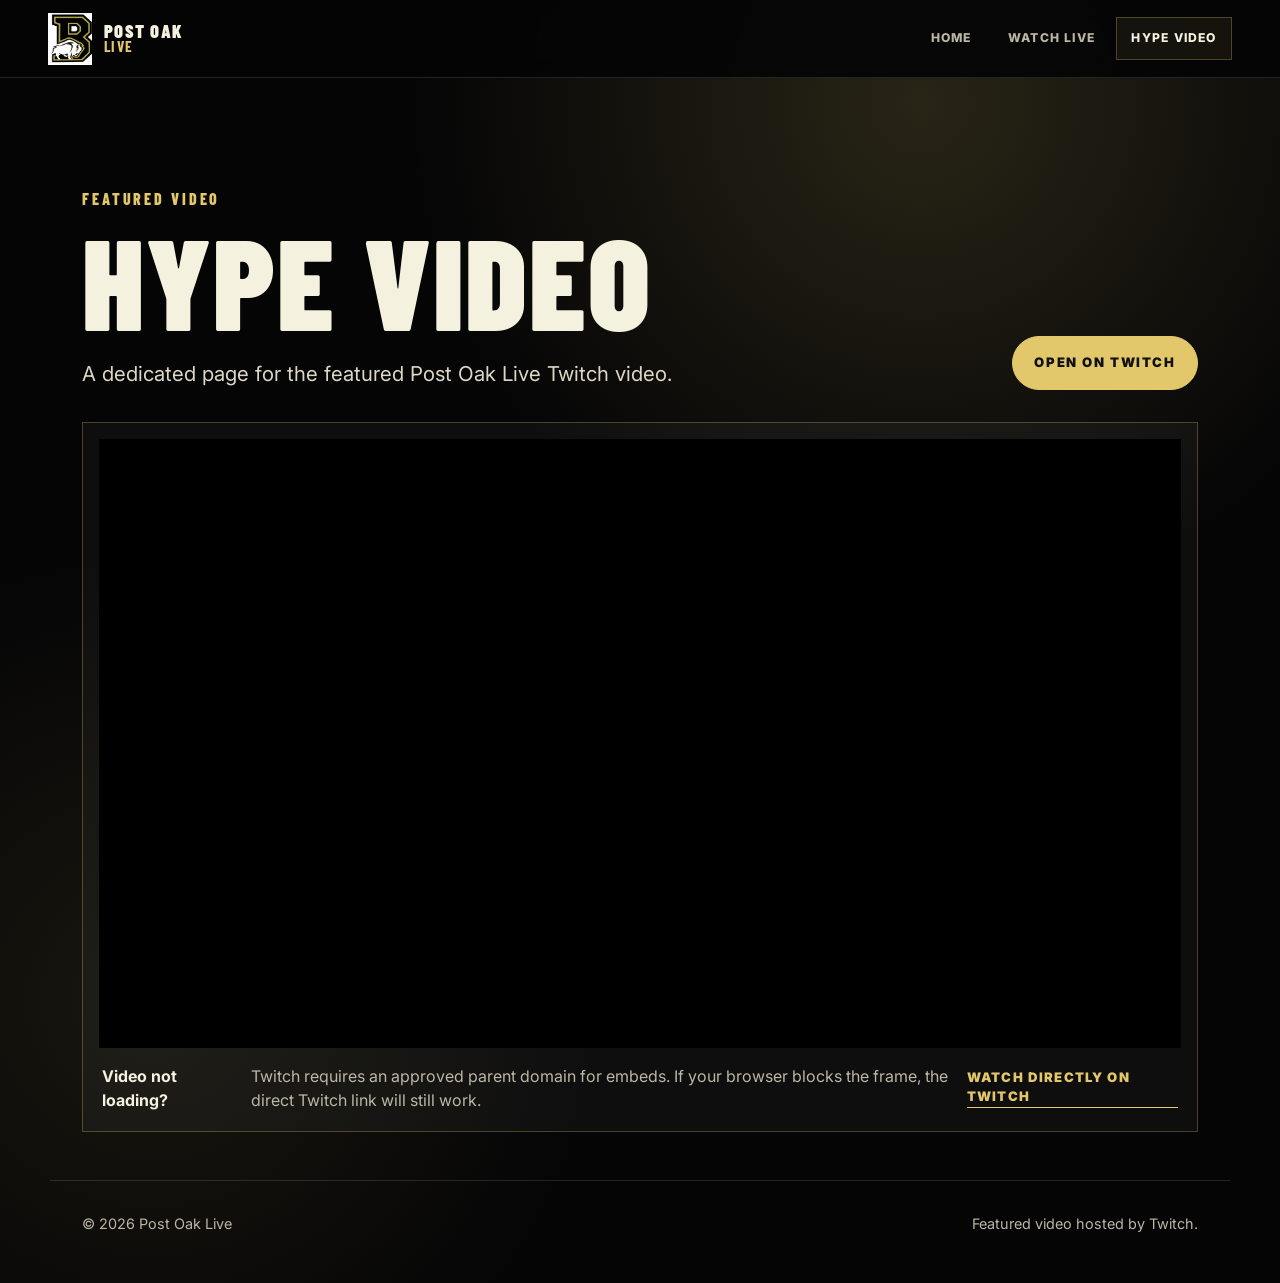
==== hype.html @ a4e12e4e "Build Post Oak Live website" ====
<!doctype html>
<html lang="en">
<head>
  <meta charset="utf-8" />
  <meta name="viewport" content="width=device-width, initial-scale=1" />
  <title>Hype Video | Post Oak Live</title>
  <meta name="description" content="Watch the featured Post Oak Live hype video." />
  <link rel="icon" href="logo.png" />
  <link rel="preconnect" href="https://fonts.googleapis.com">
  <link rel="preconnect" href="https://fonts.gstatic.com" crossorigin>
  <link href="https://fonts.googleapis.com/css2?family=Barlow+Condensed:wght@500;600;700;800;900&family=Inter:wght@400;500;600;700;800&display=swap" rel="stylesheet">
  <link rel="stylesheet" href="styles.css" />
</head>
<body>
  <a class="skip-link" href="#main">Skip to content</a>
  <header class="site-header solid">
    <a class="brand" href="index.html" aria-label="Post Oak Live home">
      <img src="logo.png" alt="Post Oak Buffaloes logo" />
      <span><strong>Post Oak</strong><em>Live</em></span>
    </a>
    <nav aria-label="Primary navigation">
      <a class="nav-link" href="index.html">Home</a>
      <a class="nav-link" href="live.html">Watch Live</a>
      <a class="nav-link active" href="hype.html">Hype Video</a>
    </nav>
  </header>

  <main id="main" class="watch-page">
    <section class="watch-hero">
      <div>
        <p class="eyebrow">Featured video</p>
        <h1>Hype Video</h1>
        <p class="lede">A dedicated page for the featured Post Oak Live Twitch video.</p>
      </div>
      <a class="btn btn-primary" href="https://www.twitch.tv/videos/2815794470" target="_blank" rel="noopener noreferrer">Open on Twitch</a>
    </section>

    <section class="media-shell" aria-label="Twitch hype video player">
      <div class="media-frame">
        <iframe
          title="Post Oak Live hype video"
          src="https://player.twitch.tv/?video=2815794470&parent=postoaklive.com&parent=www.postoaklive.com&parent=buffaloslive.com&parent=www.buffaloslive.com"
          allowfullscreen
          allow="autoplay; fullscreen; picture-in-picture"
          loading="lazy"></iframe>
      </div>
      <div class="media-fallback">
        <strong>Video not loading?</strong>
        <p>Twitch requires an approved parent domain for embeds. If your browser blocks the frame, the direct Twitch link will still work.</p>
        <a class="text-link" href="https://www.twitch.tv/videos/2815794470" target="_blank" rel="noopener noreferrer">Watch directly on Twitch</a>
      </div>
    </section>
  </main>

  <footer class="site-footer">
    <span>© <span id="year"></span> Post Oak Live</span>
    <span>Featured video hosted by Twitch.</span>
  </footer>
  <script src="site.js"></script>
</body>
</html>
---- styles.css ----
:root {
  --black: #050506;
  --ink: #f5f1df;
  --muted: #bcb6a4;
  --gold: #c8b35f;
  --gold-strong: #e3c86b;
  --gold-dark: #7f7137;
  --panel: rgba(16, 16, 16, 0.78);
  --panel-solid: #10100f;
  --line: rgba(227, 200, 107, 0.28);
  --white-line: rgba(255, 255, 255, 0.12);
  --max: 1180px;
  --header: 78px;
}

* { box-sizing: border-box; }
html { scroll-behavior: smooth; }
body {
  margin: 0;
  min-height: 100vh;
  background:
    radial-gradient(circle at 72% 8%, rgba(200, 179, 95, 0.18), transparent 32rem),
    radial-gradient(circle at 12% 78%, rgba(200, 179, 95, 0.10), transparent 28rem),
    var(--black);
  color: var(--ink);
  font-family: Inter, system-ui, -apple-system, BlinkMacSystemFont, "Segoe UI", sans-serif;
  line-height: 1.5;
}
a { color: inherit; }
.skip-link {
  position: fixed;
  left: 1rem;
  top: 1rem;
  transform: translateY(-140%);
  z-index: 20;
  padding: .7rem 1rem;
  border: 1px solid var(--gold);
  background: var(--black);
  color: var(--ink);
}
.skip-link:focus { transform: translateY(0); }
.site-header {
  position: fixed;
  inset: 0 0 auto;
  z-index: 10;
  height: var(--header);
  display: flex;
  align-items: center;
  justify-content: space-between;
  gap: 1rem;
  padding: 0 clamp(1rem, 4vw, 3rem);
  background: linear-gradient(180deg, rgba(5, 5, 6, 0.82), rgba(5, 5, 6, 0.28), transparent);
  border-bottom: 1px solid transparent;
  backdrop-filter: blur(10px);
}
.site-header.solid, .site-header.is-scrolled {
  background: rgba(5, 5, 6, 0.92);
  border-bottom-color: var(--white-line);
}
.brand {
  display: inline-flex;
  align-items: center;
  gap: .75rem;
  text-decoration: none;
  min-width: max-content;
}
.brand img { width: 44px; height: 52px; object-fit: contain; }
.brand span {
  display: grid;
  line-height: .9;
  text-transform: uppercase;
  letter-spacing: .08em;
  font-family: "Barlow Condensed", Inter, sans-serif;
}
.brand strong { font-size: 1.15rem; font-weight: 900; }
.brand em { color: var(--gold-strong); font-style: normal; font-weight: 700; font-size: .95rem; }
nav { display: flex; align-items: center; gap: .35rem; }
.nav-link {
  text-decoration: none;
  text-transform: uppercase;
  letter-spacing: .1em;
  font-size: .76rem;
  font-weight: 800;
  color: var(--muted);
  padding: .7rem .9rem;
  border: 1px solid transparent;
}
.nav-link:hover, .nav-link:focus-visible, .nav-link.active {
  color: var(--ink);
  border-color: var(--line);
  background: rgba(200, 179, 95, 0.08);
}
.scene {
  position: relative;
  overflow: hidden;
  min-height: 100svh;
  padding: calc(var(--header) + 4rem) clamp(1.2rem, 5vw, 5rem) 4rem;
}
.hero {
  display: grid;
  grid-template-columns: minmax(0, 1fr) minmax(280px, 390px);
  align-items: end;
  gap: clamp(2rem, 5vw, 5rem);
  background:
    linear-gradient(90deg, rgba(5,5,6,.98), rgba(5,5,6,.72) 48%, rgba(5,5,6,.42)),
    radial-gradient(circle at 76% 42%, rgba(227, 200, 107, .22), transparent 22rem),
    linear-gradient(135deg, #050506, #14120b 58%, #050506);
}
.field-lines {
  position: absolute;
  inset: 0;
  opacity: .32;
  background:
    linear-gradient(115deg, transparent 0 47%, rgba(227,200,107,.35) 47.2% 47.45%, transparent 47.7%),
    linear-gradient(65deg, transparent 0 56%, rgba(227,200,107,.23) 56.2% 56.45%, transparent 56.7%),
    repeating-linear-gradient(90deg, transparent 0 110px, rgba(255,255,255,.035) 111px 112px);
  transform: skewY(-5deg) scale(1.1);
}
.hero-copy, .hero-card, .scorebug { position: relative; z-index: 1; }
.eyebrow {
  margin: 0 0 .85rem;
  color: var(--gold-strong);
  font-family: "Barlow Condensed", Inter, sans-serif;
  text-transform: uppercase;
  letter-spacing: .18em;
  font-weight: 800;
  font-size: clamp(.84rem, 2vw, 1rem);
}
h1, h2, h3 {
  margin: 0;
  font-family: "Barlow Condensed", Inter, sans-serif;
  text-transform: uppercase;
  line-height: .88;
  letter-spacing: .015em;
}
h1 { max-width: 900px; font-size: clamp(4.4rem, 12vw, 10.5rem); font-weight: 900; }
h2 { font-size: clamp(3rem, 7vw, 6rem); font-weight: 900; }
h3 { font-size: clamp(2.25rem, 5vw, 4.4rem); font-weight: 900; }
.lede {
  max-width: 660px;
  margin: 1.4rem 0 0;
  color: #ddd8c6;
  font-size: clamp(1rem, 2vw, 1.28rem);
}
.hero-actions { display: flex; flex-wrap: wrap; gap: 1rem; margin-top: 2rem; }
.btn {
  display: inline-flex;
  align-items: center;
  justify-content: center;
  min-height: 54px;
  padding: 1rem 1.35rem;
  border-radius: 999px;
  border: 1px solid var(--line);
  text-decoration: none;
  text-transform: uppercase;
  letter-spacing: .12em;
  font-size: .82rem;
  font-weight: 900;
  transition: transform .18s ease, border-color .18s ease, background .18s ease;
}
.btn:hover, .btn:focus-visible { transform: translateY(-2px); border-color: var(--gold-strong); }
.btn-primary { background: var(--gold-strong); color: #111; border-color: var(--gold-strong); }
.btn-secondary { background: rgba(255,255,255,.04); color: var(--ink); }
.scorebug {
  position: absolute;
  top: calc(var(--header) + 2rem);
  right: clamp(1.2rem, 5vw, 5rem);
  display: flex;
  align-items: center;
  gap: .7rem;
  padding: .6rem .8rem;
  border: 1px solid var(--line);
  background: rgba(0,0,0,.45);
  font-size: .72rem;
  letter-spacing: .14em;
  text-transform: uppercase;
  color: var(--muted);
}
.scorebug strong { color: var(--gold-strong); }
.hero-card {
  border: 1px solid var(--line);
  background: linear-gradient(180deg, rgba(17,17,15,.86), rgba(7,7,7,.72));
  padding: 1.4rem;
  display: grid;
  grid-template-columns: 78px 1fr;
  gap: 1rem;
  box-shadow: 0 24px 80px rgba(0,0,0,.34);
}
.hero-card img { width: 78px; height: 92px; object-fit: contain; }
.label, .panel-kicker {
  color: var(--gold-strong);
  text-transform: uppercase;
  letter-spacing: .14em;
  font-size: .72rem;
  font-weight: 900;
}
.hero-card strong { display: block; margin: .35rem 0; font-size: 1.1rem; }
.hero-card p { margin: 0; color: var(--muted); font-size: .94rem; }
.section { max-width: var(--max); margin: 0 auto; padding: clamp(4rem, 8vw, 7rem) clamp(1.2rem, 4vw, 2rem); }
.broadcast-grid { display: grid; grid-template-columns: 1fr 1fr; gap: 1rem; }
.section-heading { grid-column: 1 / -1; max-width: 760px; margin-bottom: 1rem; }
.feature-panel {
  min-height: 360px;
  display: flex;
  flex-direction: column;
  justify-content: flex-end;
  gap: .8rem;
  padding: clamp(1.3rem, 3vw, 2rem);
  border: 1px solid var(--line);
  background: linear-gradient(180deg, rgba(255,255,255,.05), rgba(5,5,6,.88)), var(--panel-solid);
  position: relative;
  overflow: hidden;
}
.feature-panel::before {
  content: "";
  position: absolute;
  inset: -30% -20% auto auto;
  width: 18rem;
  height: 18rem;
  border: 1px solid rgba(227,200,107,.28);
  border-radius: 50%;
}
.feature-panel > * { position: relative; z-index: 1; }
.feature-panel p { margin: 0; color: var(--muted); max-width: 34rem; }
.text-link {
  width: fit-content;
  color: var(--gold-strong);
  font-weight: 900;
  text-transform: uppercase;
  letter-spacing: .1em;
  font-size: .82rem;
  text-decoration: none;
  border-bottom: 1px solid currentColor;
}
.identity-strip { padding-top: 0; }
.identity-strip div {
  border-top: 1px solid var(--line);
  border-bottom: 1px solid var(--line);
  display: grid;
  grid-template-columns: repeat(4, 1fr);
}
.identity-strip span {
  padding: 1.2rem .9rem;
  text-align: center;
  color: var(--muted);
  text-transform: uppercase;
  letter-spacing: .12em;
  font-size: .78rem;
  font-weight: 900;
}
.identity-strip span + span { border-left: 1px solid var(--line); }
.watch-page { padding: calc(var(--header) + 2rem) clamp(1rem, 4vw, 2rem) 3rem; max-width: var(--max); margin: 0 auto; }
.watch-hero {
  display: flex;
  align-items: end;
  justify-content: space-between;
  gap: 1.5rem;
  padding: clamp(2rem, 6vw, 5rem) 0 2rem;
}
.watch-hero h1 { font-size: clamp(4rem, 10vw, 8rem); }
.media-shell { border: 1px solid var(--line); background: rgba(255,255,255,.035); padding: clamp(.7rem, 2vw, 1rem); }
.media-frame { position: relative; aspect-ratio: 16 / 9; background: #000; overflow: hidden; }
.media-frame iframe { position: absolute; inset: 0; width: 100%; height: 100%; border: 0; }
.media-fallback {
  display: flex;
  align-items: center;
  justify-content: space-between;
  gap: 1rem;
  padding: 1rem .2rem .2rem;
  color: var(--muted);
}
.media-fallback strong { color: var(--ink); }
.media-fallback p { margin: 0; max-width: 700px; }
.site-footer {
  max-width: var(--max);
  margin: 0 auto;
  padding: 2rem clamp(1.2rem, 4vw, 2rem) 3rem;
  display: flex;
  justify-content: space-between;
  gap: 1rem;
  color: var(--muted);
  border-top: 1px solid var(--white-line);
  font-size: .9rem;
}
@media (max-width: 820px) {
  :root { --header: 68px; }
  .site-header { padding-inline: 1rem; }
  .brand img { width: 36px; height: 44px; }
  .brand strong { font-size: .98rem; }
  .brand em { font-size: .82rem; }
  nav { gap: 0; }
  .nav-link { font-size: .66rem; padding: .55rem .45rem; letter-spacing: .07em; }
  .hero { grid-template-columns: 1fr; align-items: end; padding-top: calc(var(--header) + 4rem); }
  .scorebug { left: 1.2rem; right: auto; top: calc(var(--header) + 1rem); }
  h1 { font-size: clamp(4rem, 18vw, 6.3rem); }
  .hero-card { grid-template-columns: 56px 1fr; }
  .hero-card img { width: 56px; height: 68px; }
  .broadcast-grid { grid-template-columns: 1fr; }
  .feature-panel { min-height: 280px; }
  .identity-strip div { grid-template-columns: 1fr 1fr; }
  .identity-strip span:nth-child(3) { border-left: 0; border-top: 1px solid var(--line); }
  .identity-strip span:nth-child(4) { border-top: 1px solid var(--line); }
  .watch-hero, .media-fallback, .site-footer { flex-direction: column; align-items: flex-start; }
  .watch-hero .btn { width: 100%; }
}
@media (prefers-reduced-motion: reduce) {
  *, *::before, *::after { scroll-behavior: auto !important; transition: none !important; }
}
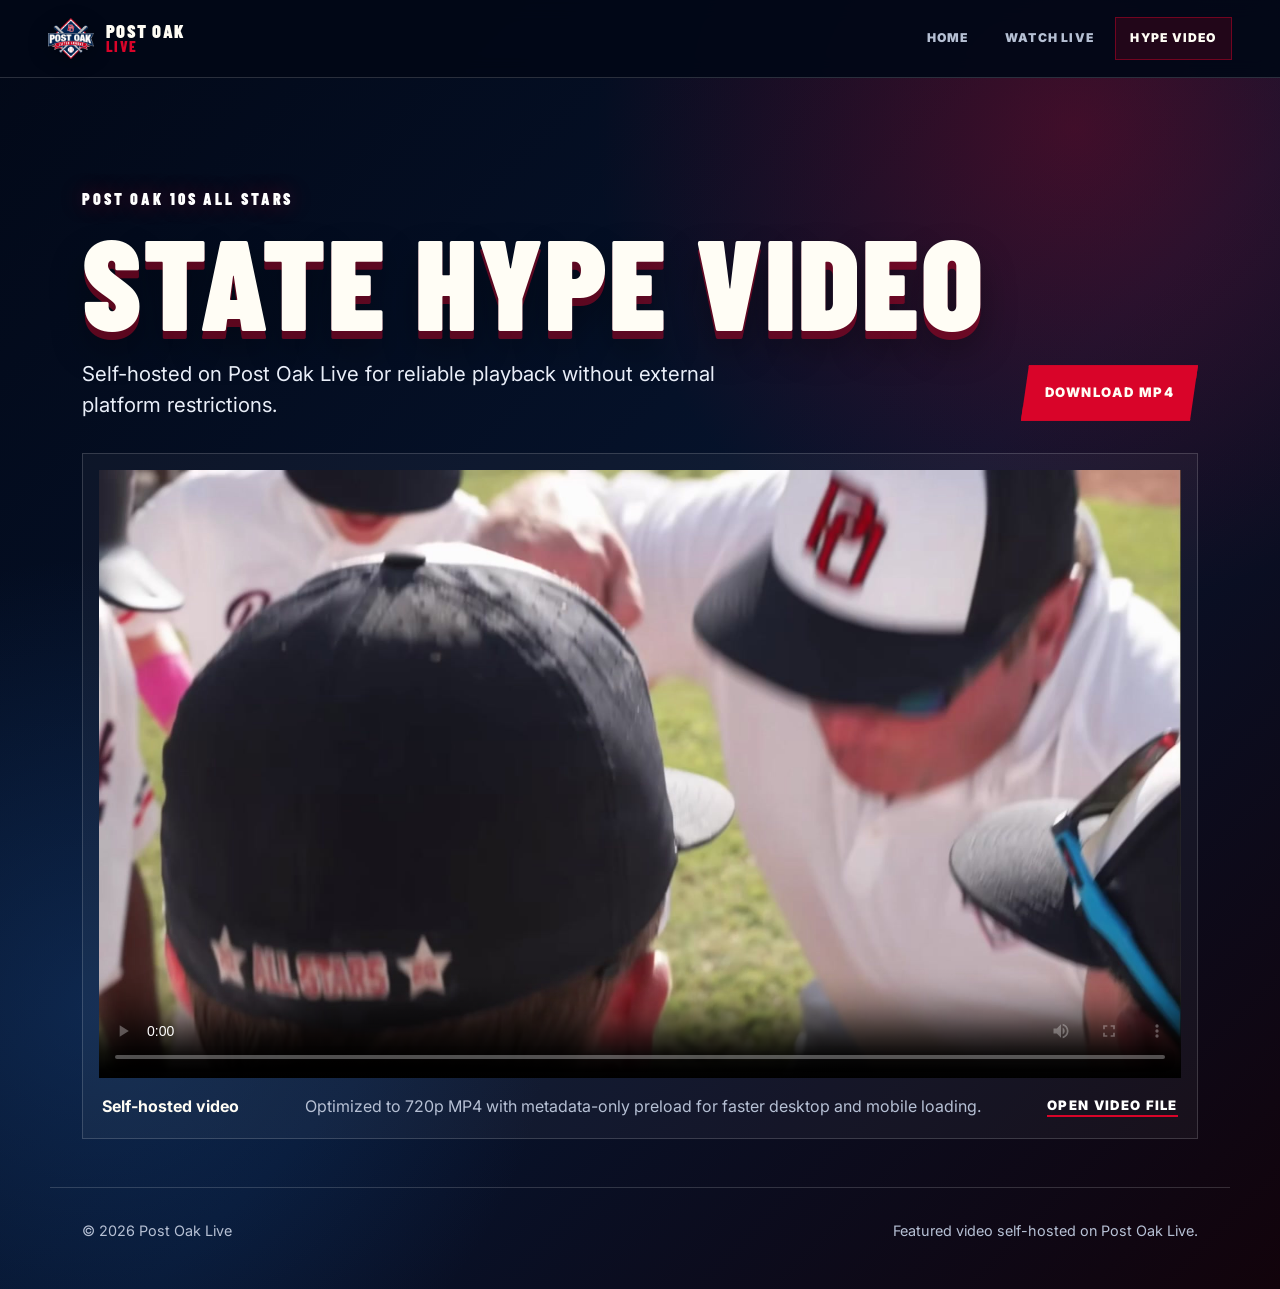
==== commit 92cac2a9: "Revise Post Oak branding and self-host hype video" ====
--- a/hype.html
+++ b/hype.html
@@ -3,9 +3,9 @@
 <head>
   <meta charset="utf-8" />
   <meta name="viewport" content="width=device-width, initial-scale=1" />
-  <title>Hype Video | Post Oak Live</title>
-  <meta name="description" content="Watch the featured Post Oak Live hype video." />
-  <link rel="icon" href="logo.png" />
+  <title>State Hype Video | Post Oak Live</title>
+  <meta name="description" content="Watch the Post Oak 10s All Stars state tournament hype video directly on Post Oak Live." />
+  <link rel="icon" href="assets/brand/post-oak-logo-512.png" />
   <link rel="preconnect" href="https://fonts.googleapis.com">
   <link rel="preconnect" href="https://fonts.gstatic.com" crossorigin>
   <link href="https://fonts.googleapis.com/css2?family=Barlow+Condensed:wght@500;600;700;800;900&family=Inter:wght@400;500;600;700;800&display=swap" rel="stylesheet">
@@ -15,7 +15,7 @@
   <a class="skip-link" href="#main">Skip to content</a>
   <header class="site-header solid">
     <a class="brand" href="index.html" aria-label="Post Oak Live home">
-      <img src="logo.png" alt="Post Oak Buffaloes logo" />
+      <img src="assets/brand/post-oak-logo-512.png" alt="Post Oak Little League logo" />
       <span><strong>Post Oak</strong><em>Live</em></span>
     </a>
     <nav aria-label="Primary navigation">
@@ -28,33 +28,36 @@
   <main id="main" class="watch-page">
     <section class="watch-hero">
       <div>
-        <p class="eyebrow">Featured video</p>
-        <h1>Hype Video</h1>
-        <p class="lede">A dedicated page for the featured Post Oak Live Twitch video.</p>
+        <p class="eyebrow">Post Oak 10s All Stars</p>
+        <h1>State Hype Video</h1>
+        <p class="lede">Self-hosted on Post Oak Live for reliable playback without external platform restrictions.</p>
       </div>
-      <a class="btn btn-primary" href="https://www.twitch.tv/videos/2815794470" target="_blank" rel="noopener noreferrer">Open on Twitch</a>
+      <a class="btn btn-primary" href="assets/video/post-oak-10s-hype.mp4" download>Download MP4</a>
     </section>
 
-    <section class="media-shell" aria-label="Twitch hype video player">
+    <section class="media-shell" aria-label="Post Oak 10s All Stars hype video player">
       <div class="media-frame">
-        <iframe
-          title="Post Oak Live hype video"
-          src="https://player.twitch.tv/?video=2815794470&parent=postoaklive.com&parent=www.postoaklive.com&parent=buffaloslive.com&parent=www.buffaloslive.com"
-          allowfullscreen
-          allow="autoplay; fullscreen; picture-in-picture"
-          loading="lazy"></iframe>
+        <video
+          controls
+          preload="metadata"
+          playsinline
+          poster="assets/video/hype-poster.jpg"
+          aria-label="Post Oak 10s All Stars state tournament hype video">
+          <source src="assets/video/post-oak-10s-hype.mp4?v=297ddc4" type="video/mp4" />
+          Your browser does not support HTML5 video. <a href="assets/video/post-oak-10s-hype.mp4">Download the video</a> instead.
+        </video>
       </div>
       <div class="media-fallback">
-        <strong>Video not loading?</strong>
-        <p>Twitch requires an approved parent domain for embeds. If your browser blocks the frame, the direct Twitch link will still work.</p>
-        <a class="text-link" href="https://www.twitch.tv/videos/2815794470" target="_blank" rel="noopener noreferrer">Watch directly on Twitch</a>
+        <strong>Self-hosted video</strong>
+        <p>Optimized to 720p MP4 with metadata-only preload for faster desktop and mobile loading.</p>
+        <a class="text-link" href="assets/video/post-oak-10s-hype.mp4">Open video file</a>
       </div>
     </section>
   </main>
 
   <footer class="site-footer">
     <span>© <span id="year"></span> Post Oak Live</span>
-    <span>Featured video hosted by Twitch.</span>
+    <span>Featured video self-hosted on Post Oak Live.</span>
   </footer>
   <script src="site.js"></script>
 </body>
--- a/styles.css
+++ b/styles.css
@@ -1,291 +1,112 @@
 :root {
-  --black: #050506;
-  --ink: #f5f1df;
-  --muted: #bcb6a4;
-  --gold: #c8b35f;
-  --gold-strong: #e3c86b;
-  --gold-dark: #7f7137;
-  --panel: rgba(16, 16, 16, 0.78);
-  --panel-solid: #10100f;
-  --line: rgba(227, 200, 107, 0.28);
-  --white-line: rgba(255, 255, 255, 0.12);
+  --navy: #061b3d;
+  --navy-deep: #020817;
+  --navy-ink: #0a2b5d;
+  --red: #d90429;
+  --red-deep: #8b0018;
+  --white: #fffdf5;
+  --ice: #e9eef8;
+  --muted: #b6c0d4;
+  --silver: #aeb6c3;
+  --panel: rgba(5, 18, 42, 0.86);
+  --line: rgba(255, 255, 255, 0.16);
+  --red-line: rgba(217, 4, 41, 0.44);
   --max: 1180px;
   --header: 78px;
 }
-
 * { box-sizing: border-box; }
 html { scroll-behavior: smooth; }
 body {
   margin: 0;
   min-height: 100vh;
   background:
-    radial-gradient(circle at 72% 8%, rgba(200, 179, 95, 0.18), transparent 32rem),
-    radial-gradient(circle at 12% 78%, rgba(200, 179, 95, 0.10), transparent 28rem),
-    var(--black);
-  color: var(--ink);
+    radial-gradient(circle at 84% 10%, rgba(217, 4, 41, .28), transparent 30rem),
+    radial-gradient(circle at 8% 78%, rgba(31, 83, 151, .34), transparent 28rem),
+    linear-gradient(135deg, var(--navy-deep), #06142e 56%, #12030b);
+  color: var(--white);
   font-family: Inter, system-ui, -apple-system, BlinkMacSystemFont, "Segoe UI", sans-serif;
   line-height: 1.5;
 }
 a { color: inherit; }
 .skip-link {
-  position: fixed;
-  left: 1rem;
-  top: 1rem;
-  transform: translateY(-140%);
-  z-index: 20;
-  padding: .7rem 1rem;
-  border: 1px solid var(--gold);
-  background: var(--black);
-  color: var(--ink);
+  position: fixed; left: 1rem; top: 1rem; transform: translateY(-140%); z-index: 20;
+  padding: .7rem 1rem; border: 1px solid var(--red); background: var(--navy-deep); color: var(--white);
 }
 .skip-link:focus { transform: translateY(0); }
 .site-header {
-  position: fixed;
-  inset: 0 0 auto;
-  z-index: 10;
-  height: var(--header);
-  display: flex;
-  align-items: center;
-  justify-content: space-between;
-  gap: 1rem;
+  position: fixed; inset: 0 0 auto; z-index: 10; height: var(--header);
+  display: flex; align-items: center; justify-content: space-between; gap: 1rem;
   padding: 0 clamp(1rem, 4vw, 3rem);
-  background: linear-gradient(180deg, rgba(5, 5, 6, 0.82), rgba(5, 5, 6, 0.28), transparent);
-  border-bottom: 1px solid transparent;
-  backdrop-filter: blur(10px);
+  background: linear-gradient(180deg, rgba(2, 8, 23, .92), rgba(2, 8, 23, .42), transparent);
+  border-bottom: 1px solid transparent; backdrop-filter: blur(10px);
 }
-.site-header.solid, .site-header.is-scrolled {
-  background: rgba(5, 5, 6, 0.92);
-  border-bottom-color: var(--white-line);
+.site-header.solid, .site-header.is-scrolled { background: rgba(2, 8, 23, .94); border-bottom-color: var(--line); }
+.brand { display: inline-flex; align-items: center; gap: .75rem; text-decoration: none; min-width: max-content; }
+.brand img { width: 46px; height: 48px; object-fit: contain; filter: drop-shadow(0 4px 10px rgba(0,0,0,.35)); }
+.brand span { display: grid; line-height: .9; text-transform: uppercase; letter-spacing: .08em; font-family: "Barlow Condensed", Inter, sans-serif; }
+.brand strong { font-size: 1.15rem; font-weight: 900; }
+.brand em { color: var(--red); font-style: normal; font-weight: 800; font-size: .95rem; }
+nav { display: flex; align-items: center; gap: .35rem; }
+.nav-link { text-decoration: none; text-transform: uppercase; letter-spacing: .1em; font-size: .76rem; font-weight: 900; color: var(--muted); padding: .7rem .9rem; border: 1px solid transparent; }
+.nav-link:hover, .nav-link:focus-visible, .nav-link.active { color: var(--white); border-color: var(--red-line); background: rgba(217,4,41,.14); }
+.scene { position: relative; overflow: hidden; min-height: 100svh; padding: calc(var(--header) + 4rem) clamp(1.2rem, 5vw, 5rem) 4rem; }
+.hero { display: grid; grid-template-columns: minmax(0, 1fr) minmax(300px, 420px); align-items: end; gap: clamp(2rem, 5vw, 5rem); background:
+    linear-gradient(90deg, rgba(2,8,23,.98), rgba(6,27,61,.78) 46%, rgba(6,27,61,.45)),
+    radial-gradient(circle at 76% 40%, rgba(217,4,41,.28), transparent 23rem),
+    linear-gradient(135deg, #020817, #08285a 58%, #0e0210);
 }
-.brand {
-  display: inline-flex;
-  align-items: center;
-  gap: .75rem;
-  text-decoration: none;
-  min-width: max-content;
-}
-.brand img { width: 44px; height: 52px; object-fit: contain; }
-.brand span {
-  display: grid;
-  line-height: .9;
-  text-transform: uppercase;
-  letter-spacing: .08em;
-  font-family: "Barlow Condensed", Inter, sans-serif;
-}
-.brand strong { font-size: 1.15rem; font-weight: 900; }
-.brand em { color: var(--gold-strong); font-style: normal; font-weight: 700; font-size: .95rem; }
-nav { display: flex; align-items: center; gap: .35rem; }
-.nav-link {
-  text-decoration: none;
-  text-transform: uppercase;
-  letter-spacing: .1em;
-  font-size: .76rem;
-  font-weight: 800;
-  color: var(--muted);
-  padding: .7rem .9rem;
-  border: 1px solid transparent;
-}
-.nav-link:hover, .nav-link:focus-visible, .nav-link.active {
-  color: var(--ink);
-  border-color: var(--line);
-  background: rgba(200, 179, 95, 0.08);
-}
-.scene {
-  position: relative;
-  overflow: hidden;
-  min-height: 100svh;
-  padding: calc(var(--header) + 4rem) clamp(1.2rem, 5vw, 5rem) 4rem;
-}
-.hero {
-  display: grid;
-  grid-template-columns: minmax(0, 1fr) minmax(280px, 390px);
-  align-items: end;
-  gap: clamp(2rem, 5vw, 5rem);
-  background:
-    linear-gradient(90deg, rgba(5,5,6,.98), rgba(5,5,6,.72) 48%, rgba(5,5,6,.42)),
-    radial-gradient(circle at 76% 42%, rgba(227, 200, 107, .22), transparent 22rem),
-    linear-gradient(135deg, #050506, #14120b 58%, #050506);
-}
-.field-lines {
-  position: absolute;
-  inset: 0;
-  opacity: .32;
-  background:
-    linear-gradient(115deg, transparent 0 47%, rgba(227,200,107,.35) 47.2% 47.45%, transparent 47.7%),
-    linear-gradient(65deg, transparent 0 56%, rgba(227,200,107,.23) 56.2% 56.45%, transparent 56.7%),
-    repeating-linear-gradient(90deg, transparent 0 110px, rgba(255,255,255,.035) 111px 112px);
-  transform: skewY(-5deg) scale(1.1);
-}
+.paint-scrape { position: absolute; inset: 0; opacity: .42; background:
+    linear-gradient(115deg, transparent 0 44%, rgba(255,255,255,.18) 44.15% 44.38%, transparent 44.6%),
+    linear-gradient(64deg, transparent 0 58%, rgba(217,4,41,.42) 58.15% 58.48%, transparent 58.7%),
+    repeating-linear-gradient(-8deg, transparent 0 42px, rgba(255,255,255,.032) 43px 45px);
+  transform: skewY(-4deg) scale(1.08); }
 .hero-copy, .hero-card, .scorebug { position: relative; z-index: 1; }
-.eyebrow {
-  margin: 0 0 .85rem;
-  color: var(--gold-strong);
-  font-family: "Barlow Condensed", Inter, sans-serif;
-  text-transform: uppercase;
-  letter-spacing: .18em;
-  font-weight: 800;
-  font-size: clamp(.84rem, 2vw, 1rem);
-}
-h1, h2, h3 {
-  margin: 0;
-  font-family: "Barlow Condensed", Inter, sans-serif;
-  text-transform: uppercase;
-  line-height: .88;
-  letter-spacing: .015em;
-}
-h1 { max-width: 900px; font-size: clamp(4.4rem, 12vw, 10.5rem); font-weight: 900; }
+.eyebrow { margin: 0 0 .85rem; color: #ffffff; font-family: "Barlow Condensed", Inter, sans-serif; text-transform: uppercase; letter-spacing: .18em; font-weight: 900; font-size: clamp(.84rem, 2vw, 1rem); text-shadow: 0 0 22px rgba(217,4,41,.45); }
+h1, h2, h3 { margin: 0; font-family: "Barlow Condensed", Inter, sans-serif; text-transform: uppercase; line-height: .88; letter-spacing: .015em; }
+h1 { max-width: 940px; font-size: clamp(4.2rem, 11.5vw, 10rem); font-weight: 900; text-shadow: 0 8px 0 rgba(217,4,41,.42), 0 18px 34px rgba(0,0,0,.35); }
 h2 { font-size: clamp(3rem, 7vw, 6rem); font-weight: 900; }
 h3 { font-size: clamp(2.25rem, 5vw, 4.4rem); font-weight: 900; }
-.lede {
-  max-width: 660px;
-  margin: 1.4rem 0 0;
-  color: #ddd8c6;
-  font-size: clamp(1rem, 2vw, 1.28rem);
-}
+.lede { max-width: 680px; margin: 1.4rem 0 0; color: var(--ice); font-size: clamp(1rem, 2vw, 1.28rem); }
 .hero-actions { display: flex; flex-wrap: wrap; gap: 1rem; margin-top: 2rem; }
-.btn {
-  display: inline-flex;
-  align-items: center;
-  justify-content: center;
-  min-height: 54px;
-  padding: 1rem 1.35rem;
-  border-radius: 999px;
-  border: 1px solid var(--line);
-  text-decoration: none;
-  text-transform: uppercase;
-  letter-spacing: .12em;
-  font-size: .82rem;
-  font-weight: 900;
-  transition: transform .18s ease, border-color .18s ease, background .18s ease;
-}
-.btn:hover, .btn:focus-visible { transform: translateY(-2px); border-color: var(--gold-strong); }
-.btn-primary { background: var(--gold-strong); color: #111; border-color: var(--gold-strong); }
-.btn-secondary { background: rgba(255,255,255,.04); color: var(--ink); }
-.scorebug {
-  position: absolute;
-  top: calc(var(--header) + 2rem);
-  right: clamp(1.2rem, 5vw, 5rem);
-  display: flex;
-  align-items: center;
-  gap: .7rem;
-  padding: .6rem .8rem;
-  border: 1px solid var(--line);
-  background: rgba(0,0,0,.45);
-  font-size: .72rem;
-  letter-spacing: .14em;
-  text-transform: uppercase;
-  color: var(--muted);
-}
-.scorebug strong { color: var(--gold-strong); }
-.hero-card {
-  border: 1px solid var(--line);
-  background: linear-gradient(180deg, rgba(17,17,15,.86), rgba(7,7,7,.72));
-  padding: 1.4rem;
-  display: grid;
-  grid-template-columns: 78px 1fr;
-  gap: 1rem;
-  box-shadow: 0 24px 80px rgba(0,0,0,.34);
-}
-.hero-card img { width: 78px; height: 92px; object-fit: contain; }
-.label, .panel-kicker {
-  color: var(--gold-strong);
-  text-transform: uppercase;
-  letter-spacing: .14em;
-  font-size: .72rem;
-  font-weight: 900;
-}
+.btn { display: inline-flex; align-items: center; justify-content: center; min-height: 54px; padding: 1rem 1.35rem; border-radius: 0; border: 2px solid var(--line); text-decoration: none; text-transform: uppercase; letter-spacing: .12em; font-size: .82rem; font-weight: 900; transition: transform .18s ease, border-color .18s ease, background .18s ease; clip-path: polygon(8px 0, 100% 0, calc(100% - 8px) 100%, 0 100%); }
+.btn:hover, .btn:focus-visible { transform: translateY(-2px); border-color: var(--white); }
+.btn-primary { background: var(--red); color: var(--white); border-color: var(--red); }
+.btn-secondary { background: rgba(255,255,255,.06); color: var(--white); }
+.scorebug { position: absolute; top: calc(var(--header) + 2rem); right: clamp(1.2rem, 5vw, 5rem); display: flex; align-items: center; gap: .7rem; padding: .6rem .8rem; border: 1px solid var(--red-line); background: rgba(2,8,23,.62); font-size: .72rem; letter-spacing: .14em; text-transform: uppercase; color: var(--muted); }
+.scorebug strong { color: var(--white); }
+.hero-card { border: 1px solid var(--line); border-top: 5px solid var(--red); background: linear-gradient(180deg, rgba(6,27,61,.92), rgba(2,8,23,.76)); padding: 1.4rem; display: grid; grid-template-columns: 104px 1fr; gap: 1rem; box-shadow: 0 24px 80px rgba(0,0,0,.34); }
+.hero-card img { width: 104px; height: 96px; object-fit: contain; }
+.label, .panel-kicker { color: #ffffff; text-transform: uppercase; letter-spacing: .14em; font-size: .72rem; font-weight: 900; }
 .hero-card strong { display: block; margin: .35rem 0; font-size: 1.1rem; }
 .hero-card p { margin: 0; color: var(--muted); font-size: .94rem; }
 .section { max-width: var(--max); margin: 0 auto; padding: clamp(4rem, 8vw, 7rem) clamp(1.2rem, 4vw, 2rem); }
 .broadcast-grid { display: grid; grid-template-columns: 1fr 1fr; gap: 1rem; }
 .section-heading { grid-column: 1 / -1; max-width: 760px; margin-bottom: 1rem; }
-.feature-panel {
-  min-height: 360px;
-  display: flex;
-  flex-direction: column;
-  justify-content: flex-end;
-  gap: .8rem;
-  padding: clamp(1.3rem, 3vw, 2rem);
-  border: 1px solid var(--line);
-  background: linear-gradient(180deg, rgba(255,255,255,.05), rgba(5,5,6,.88)), var(--panel-solid);
-  position: relative;
-  overflow: hidden;
-}
-.feature-panel::before {
-  content: "";
-  position: absolute;
-  inset: -30% -20% auto auto;
-  width: 18rem;
-  height: 18rem;
-  border: 1px solid rgba(227,200,107,.28);
-  border-radius: 50%;
-}
+.feature-panel { min-height: 340px; display: flex; flex-direction: column; justify-content: flex-end; gap: .8rem; padding: clamp(1.3rem, 3vw, 2rem); border: 1px solid var(--line); background: linear-gradient(180deg, rgba(255,255,255,.06), rgba(2,8,23,.90)), var(--panel); position: relative; overflow: hidden; }
+.feature-panel::before { content: ""; position: absolute; inset: -30% -18% auto auto; width: 18rem; height: 18rem; border: 2px solid rgba(217,4,41,.38); transform: rotate(22deg); }
 .feature-panel > * { position: relative; z-index: 1; }
 .feature-panel p { margin: 0; color: var(--muted); max-width: 34rem; }
-.text-link {
-  width: fit-content;
-  color: var(--gold-strong);
-  font-weight: 900;
-  text-transform: uppercase;
-  letter-spacing: .1em;
-  font-size: .82rem;
-  text-decoration: none;
-  border-bottom: 1px solid currentColor;
-}
+.text-link { width: fit-content; color: #fff; font-weight: 900; text-transform: uppercase; letter-spacing: .1em; font-size: .82rem; text-decoration: none; border-bottom: 2px solid var(--red); }
+.tournament-card { display: grid; grid-template-columns: minmax(0,1fr) minmax(260px, 420px); align-items: center; gap: clamp(1.5rem, 5vw, 4rem); border-top: 1px solid var(--line); }
+.tournament-card img { width: 100%; border: 1px solid var(--line); box-shadow: 0 24px 70px rgba(0,0,0,.35); }
 .identity-strip { padding-top: 0; }
-.identity-strip div {
-  border-top: 1px solid var(--line);
-  border-bottom: 1px solid var(--line);
-  display: grid;
-  grid-template-columns: repeat(4, 1fr);
-}
-.identity-strip span {
-  padding: 1.2rem .9rem;
-  text-align: center;
-  color: var(--muted);
-  text-transform: uppercase;
-  letter-spacing: .12em;
-  font-size: .78rem;
-  font-weight: 900;
-}
+.identity-strip div { border-top: 1px solid var(--line); border-bottom: 1px solid var(--line); display: grid; grid-template-columns: repeat(4, 1fr); }
+.identity-strip span { padding: 1.2rem .9rem; text-align: center; color: var(--muted); text-transform: uppercase; letter-spacing: .12em; font-size: .78rem; font-weight: 900; }
 .identity-strip span + span { border-left: 1px solid var(--line); }
 .watch-page { padding: calc(var(--header) + 2rem) clamp(1rem, 4vw, 2rem) 3rem; max-width: var(--max); margin: 0 auto; }
-.watch-hero {
-  display: flex;
-  align-items: end;
-  justify-content: space-between;
-  gap: 1.5rem;
-  padding: clamp(2rem, 6vw, 5rem) 0 2rem;
-}
+.watch-hero { display: flex; align-items: end; justify-content: space-between; gap: 1.5rem; padding: clamp(2rem, 6vw, 5rem) 0 2rem; }
 .watch-hero h1 { font-size: clamp(4rem, 10vw, 8rem); }
-.media-shell { border: 1px solid var(--line); background: rgba(255,255,255,.035); padding: clamp(.7rem, 2vw, 1rem); }
+.media-shell { border: 1px solid var(--line); background: rgba(255,255,255,.04); padding: clamp(.7rem, 2vw, 1rem); }
 .media-frame { position: relative; aspect-ratio: 16 / 9; background: #000; overflow: hidden; }
-.media-frame iframe { position: absolute; inset: 0; width: 100%; height: 100%; border: 0; }
-.media-fallback {
-  display: flex;
-  align-items: center;
-  justify-content: space-between;
-  gap: 1rem;
-  padding: 1rem .2rem .2rem;
-  color: var(--muted);
-}
-.media-fallback strong { color: var(--ink); }
+.media-frame iframe, .media-frame video { position: absolute; inset: 0; width: 100%; height: 100%; border: 0; object-fit: contain; background: #000; }
+.media-fallback { display: flex; align-items: center; justify-content: space-between; gap: 1rem; padding: 1rem .2rem .2rem; color: var(--muted); }
+.media-fallback strong { color: var(--white); }
 .media-fallback p { margin: 0; max-width: 700px; }
-.site-footer {
-  max-width: var(--max);
-  margin: 0 auto;
-  padding: 2rem clamp(1.2rem, 4vw, 2rem) 3rem;
-  display: flex;
-  justify-content: space-between;
-  gap: 1rem;
-  color: var(--muted);
-  border-top: 1px solid var(--white-line);
-  font-size: .9rem;
-}
+.site-footer { max-width: var(--max); margin: 0 auto; padding: 2rem clamp(1.2rem, 4vw, 2rem) 3rem; display: flex; justify-content: space-between; gap: 1rem; color: var(--muted); border-top: 1px solid var(--line); font-size: .9rem; }
 @media (max-width: 820px) {
   :root { --header: 68px; }
   .site-header { padding-inline: 1rem; }
-  .brand img { width: 36px; height: 44px; }
+  .brand img { width: 38px; height: 42px; }
   .brand strong { font-size: .98rem; }
   .brand em { font-size: .82rem; }
   nav { gap: 0; }
@@ -293,9 +114,9 @@
   .hero { grid-template-columns: 1fr; align-items: end; padding-top: calc(var(--header) + 4rem); }
   .scorebug { left: 1.2rem; right: auto; top: calc(var(--header) + 1rem); }
   h1 { font-size: clamp(4rem, 18vw, 6.3rem); }
-  .hero-card { grid-template-columns: 56px 1fr; }
-  .hero-card img { width: 56px; height: 68px; }
-  .broadcast-grid { grid-template-columns: 1fr; }
+  .hero-card { grid-template-columns: 76px 1fr; }
+  .hero-card img { width: 76px; height: 72px; }
+  .broadcast-grid, .tournament-card { grid-template-columns: 1fr; }
   .feature-panel { min-height: 280px; }
   .identity-strip div { grid-template-columns: 1fr 1fr; }
   .identity-strip span:nth-child(3) { border-left: 0; border-top: 1px solid var(--line); }
@@ -303,6 +124,4 @@
   .watch-hero, .media-fallback, .site-footer { flex-direction: column; align-items: flex-start; }
   .watch-hero .btn { width: 100%; }
 }
-@media (prefers-reduced-motion: reduce) {
-  *, *::before, *::after { scroll-behavior: auto !important; transition: none !important; }
-}
+@media (prefers-reduced-motion: reduce) { *, *::before, *::after { scroll-behavior: auto !important; transition: none !important; } }
